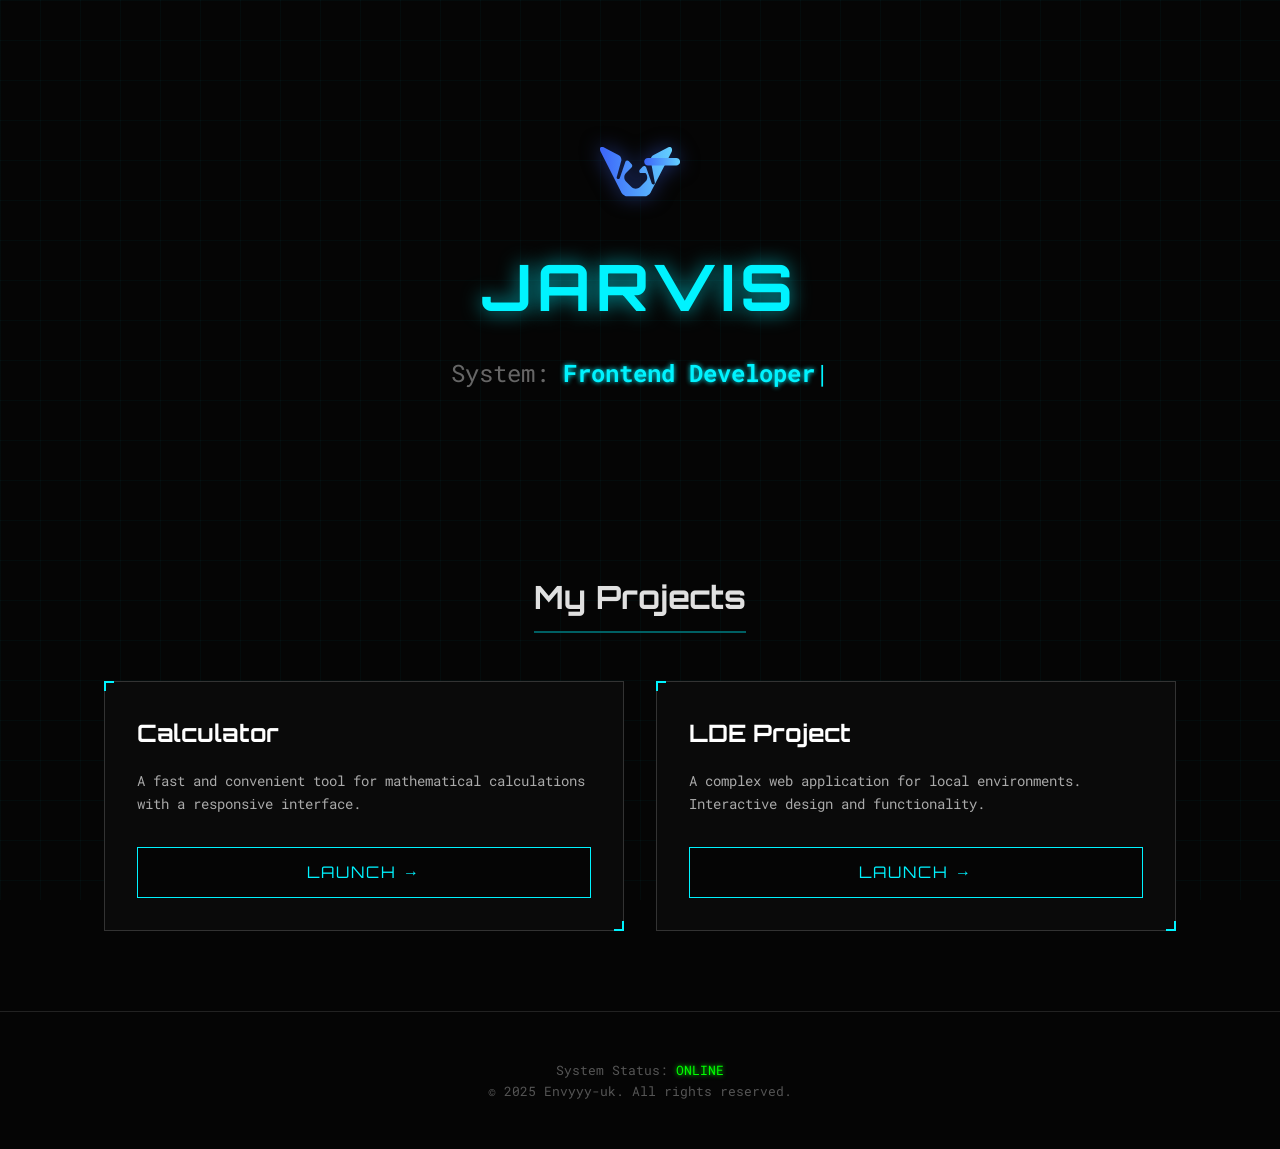
==== index.html @ fa2173ce "Add files via upload" ====
<!DOCTYPE html>
<html lang="en">
<head>
    <meta charset="UTF-8">
    <meta name="viewport" content="width=device-width, initial-scale=1.0">
    <title>Yaroslav Portfolio | Envyyy-uk</title>
    
    <!-- FAVICON ADDED HERE -->
    <link rel="icon" href="favicon.svg" type="image/svg+xml">

    <!-- Google Fonts for Sci-Fi look -->
    <link rel="preconnect" href="https://fonts.googleapis.com">
    <link rel="preconnect" href="https://fonts.gstatic.com" crossorigin>
    <link href="https://fonts.googleapis.com/css2?family=Orbitron:wght@400;700&family=Roboto+Mono:wght@300;400&display=swap" rel="stylesheet">
    <link rel="stylesheet" href="style.css">
</head>
<body>

    <!-- Background overlay for grid effect -->
    <div class="bg-grid"></div>

    <header class="hero-section">
        <!-- Logo container -->
        <div class="logo-container">
            <svg xmlns="http://www.w3.org/2000/svg" viewBox="0 0 80 50" width="80" height="50">
              <defs>
                <linearGradient id="logoGradientHeader" x1="0%" y1="0%" x2="100%" y2="0%">
                  <stop offset="0%" style="stop-color: #3c65f9; stop-opacity: 1" />
                  <stop offset="100%" style="stop-color: #63d0ff; stop-opacity: 1" />
                </linearGradient>
              </defs>
              
              <g fill="url(#logoGradientHeader)">
                <path d="M25.8,49.2c-2.4-0.9-4.3-2.8-5.2-5.2L0.3,3.9C-1,0.2,1.3-1.1,4.1,0.4L18.4,8l0,0C20.6,9,21.9,11.5,21.2,14l-4.5,16.2c-0.2,0.8,0.3,1.6,1.1,1.8c0.9,0.2,1.8-0.3,2-1.1L25.3,15c0.4-1.5,2.4-2,3.4-0.9l2.8,2.8c1,1,1,2.7,0,3.7L26,26.1c-2.3,2.3-2.3,6.1,0,8.5l5.5,5.5c2.3,2.3,6.1,2.3,8.5,0l5.5-5.5c2.3-2.3,2.3-6.1,0-8.5L40,26.1c-1-1-1-2.7,0-3.7l2.8-2.8c1-1,2.9-0.5,3.4,0.9l5.5,15.8c0.2,0.8,1.1,1.3,2,1.1c0.8-0.2,1.3-1,1.1-1.8L50.8,14c-0.7-2.5,0.6-5,2.8-6.1l14.3-7.5c2.8-1.5,5.1,0.7,3.8,4.3L51.4,44c-0.9,2.4-2.8,4.3-5.2,5.2H25.8z" />
                <path d="M48,18.5h28.3c2.1,0,3.8-1.7,3.8-3.8v0c0-2.1-1.7-3.8-3.8-3.8H48c-2.1,0-3.8,1.7-3.8,3.8v0C44.2,16.8,45.9,18.5,48,18.5z" />
              </g>
            </svg>
        </div>

        <div class="hero-content">
            <h1 class="glitch-text" data-text="JARVIS">JARVIS</h1>
            <div class="typing-container">
                <span class="static-text">System: </span>
                <span class="dynamic-text"></span><span class="cursor">|</span>
            </div>
        </div>
    </header>

    <main class="projects-section">
        <h2 class="section-title">My Projects</h2>
        
        <div class="projects-grid">
            
            <!-- Project 1: Calculator -->
            <div class="project-card">
                <div class="card-decoration top-left"></div>
                <div class="card-decoration bottom-right"></div>
                
                <div class="card-content">
                    <h3>Calculator</h3>
                    <p>A fast and convenient tool for mathematical calculations with a responsive interface.</p>
                    <a href="calculator/index.html" class="launch-btn">Launch <span class="arrow">→</span></a>
                </div>
            </div>

            <!-- Project 2: LDE Project -->
            <div class="project-card">
                <div class="card-decoration top-left"></div>
                <div class="card-decoration bottom-right"></div>
                
                <div class="card-content">
                    <h3>LDE Project</h3>
                    <p>A complex web application for local environments. Interactive design and functionality.</p>
                    <a href="lde-project/index.html" class="launch-btn">Launch <span class="arrow">→</span></a>
                </div>
            </div>

        </div>
    </main>

    <footer>
        <p>System Status: <span class="status-online">ONLINE</span></p>
        <p>&copy; 2025 Envyyy-uk. All rights reserved.</p>
    </footer>

    <script src="script.js"></script>
</body>
</html>
---- style.css ----
:root {
    --bg-color: #050505;
    --card-bg: #0a0a0a;
    --primary-color: #00f3ff; /* Neon Cyan */
    --secondary-color: #005f63;
    --text-color: #e0e0e0;
    --font-display: 'Orbitron', sans-serif;
    --font-body: 'Roboto Mono', monospace;
}

* {
    margin: 0;
    padding: 0;
    box-sizing: border-box;
}

body {
    background-color: var(--bg-color);
    color: var(--text-color);
    font-family: var(--font-body);
    line-height: 1.6;
    overflow-x: hidden;
    position: relative;
}

/* Background fixed to back */
.bg-grid {
    position: fixed;
    top: 0;
    left: 0;
    width: 100%;
    height: 100%;
    background-image: linear-gradient(rgba(0, 243, 255, 0.03) 1px, transparent 1px),
                      linear-gradient(90deg, rgba(0, 243, 255, 0.03) 1px, transparent 1px);
    background-size: 40px 40px;
    z-index: -1;
    pointer-events: none; /* Ensures clicks pass through background */
}

/* --- Hero Section --- */
.hero-section {
    height: 60vh;
    display: flex;
    justify-content: center;
    align-items: center;
    text-align: center;
    flex-direction: column;
    position: relative;
}

.logo-container {
    margin-bottom: 2rem;
    filter: drop-shadow(0 0 10px rgba(60, 101, 249, 0.5));
    animation: float 6s ease-in-out infinite;
}

@keyframes float {
    0% { transform: translateY(0px); }
    50% { transform: translateY(-10px); }
    100% { transform: translateY(0px); }
}

.hero-content h1 {
    font-family: var(--font-display);
    font-size: 4rem;
    color: var(--primary-color);
    text-shadow: 0 0 20px rgba(0, 243, 255, 0.7);
    margin-bottom: 1rem;
    letter-spacing: 5px;
}

.typing-container {
    font-size: 1.5rem;
    color: var(--text-color);
}

.static-text {
    color: #666;
}

.dynamic-text {
    color: var(--primary-color);
    font-weight: bold;
    text-shadow: 0 0 5px var(--primary-color);
}

.cursor {
    animation: blink 1s infinite;
    color: var(--primary-color);
}

@keyframes blink {
    0%, 100% { opacity: 1; }
    50% { opacity: 0; }
}

/* --- Projects Grid --- */
.projects-section {
    padding: 2rem 5%;
    max-width: 1200px;
    margin: 0 auto;
}

.section-title {
    font-family: var(--font-display);
    text-align: center;
    margin-bottom: 3rem;
    font-size: 2rem;
    border-bottom: 2px solid var(--secondary-color);
    display: inline-block;
    padding-bottom: 0.5rem;
    position: relative;
    left: 50%;
    transform: translateX(-50%);
}

.projects-grid {
    display: grid;
    grid-template-columns: repeat(auto-fit, minmax(300px, 1fr));
    gap: 2rem;
}

/* --- Project Card Design --- */
.project-card {
    background: var(--card-bg);
    border: 1px solid #333;
    padding: 2rem;
    position: relative;
    transition: all 0.3s ease;
    display: flex;
    flex-direction: column;
    min-height: 250px;
}

/* Ensuring content is above decorations */
.card-content {
    position: relative;
    z-index: 2; 
    display: flex;
    flex-direction: column;
    height: 100%;
    justify-content: space-between;
}

.project-card:hover {
    border-color: var(--primary-color);
    box-shadow: 0 0 15px rgba(0, 243, 255, 0.2);
    transform: translateY(-5px);
}

.project-card h3 {
    font-family: var(--font-display);
    font-size: 1.5rem;
    margin-bottom: 1rem;
    color: #fff;
}

.project-card p {
    color: #aaa;
    margin-bottom: 1.5rem;
    font-size: 0.9rem;
}

/* Decorative corners */
.card-decoration {
    position: absolute;
    width: 10px;
    height: 10px;
    border: 2px solid var(--primary-color);
    transition: all 0.3s ease;
    z-index: 1;
    pointer-events: none; /* Important: lets clicks pass through decoration */
}

.top-left {
    top: -1px;
    left: -1px;
    border-right: none;
    border-bottom: none;
}

.bottom-right {
    bottom: -1px;
    right: -1px;
    border-left: none;
    border-top: none;
}

.project-card:hover .card-decoration {
    width: 100%;
    height: 100%;
    opacity: 0.1;
}

/* --- Buttons --- */
.launch-btn {
    display: inline-block;
    text-decoration: none;
    color: var(--primary-color);
    border: 1px solid var(--primary-color);
    padding: 0.75rem 1.5rem;
    font-family: var(--font-display);
    text-transform: uppercase;
    letter-spacing: 2px;
    transition: all 0.3s ease;
    text-align: center;
    margin-top: auto;
    background: rgba(0,0,0,0.5); /* Slight background to ensure clickability area */
    position: relative;
    z-index: 10; /* Ensures button is on top */
    cursor: pointer;
}

.launch-btn:hover {
    background-color: var(--primary-color);
    color: #000;
    box-shadow: 0 0 20px var(--primary-color);
}

.arrow {
    display: inline-block;
    transition: transform 0.3s ease;
}

.launch-btn:hover .arrow {
    transform: translateX(5px);
}

/* --- Footer --- */
footer {
    text-align: center;
    padding: 3rem 0;
    margin-top: 3rem;
    color: #555;
    font-size: 0.8rem;
    border-top: 1px solid #222;
}

.status-online {
    color: #0f0;
    text-shadow: 0 0 5px #0f0;
}

/* --- Responsive --- */
@media (max-width: 768px) {
    .hero-content h1 {
        font-size: 2.5rem;
    }
    .typing-container {
        font-size: 1rem;
    }
    .projects-grid {
        grid-template-columns: 1fr;
    }
}
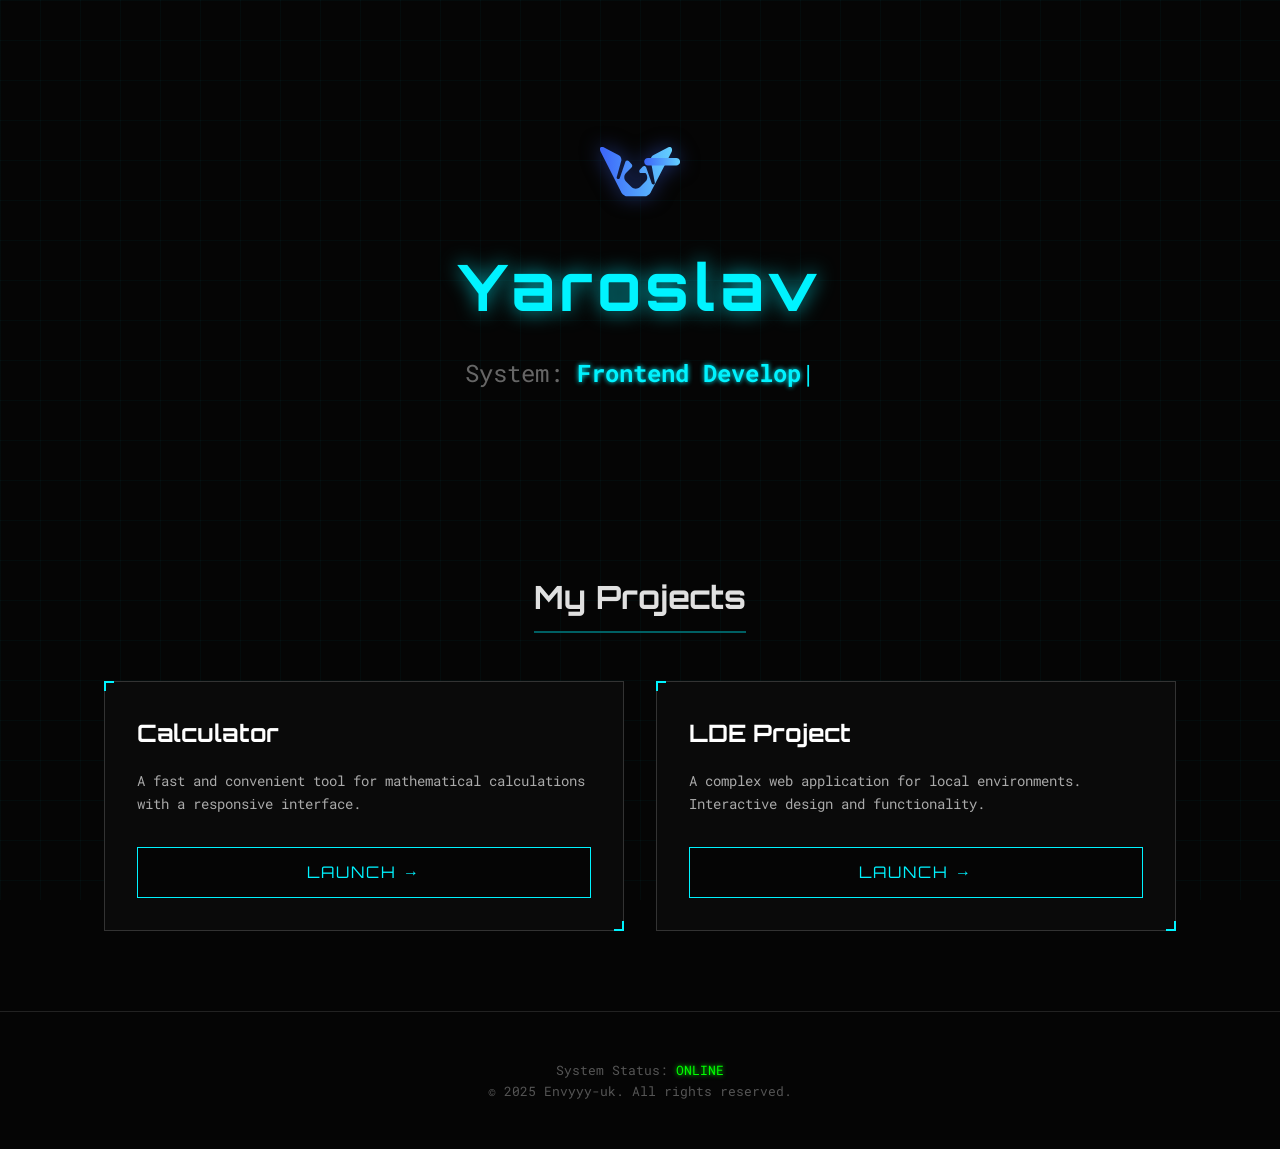
==== commit 1e3c2530: "Add files via upload" ====
--- a/index.html
+++ b/index.html
@@ -38,7 +38,7 @@
         </div>
 
         <div class="hero-content">
-            <h1 class="glitch-text" data-text="JARVIS">JARVIS</h1>
+            <h1 class="glitch-text" data-text="JARVIS">Yaroslav</h1>
             <div class="typing-container">
                 <span class="static-text">System: </span>
                 <span class="dynamic-text"></span><span class="cursor">|</span>
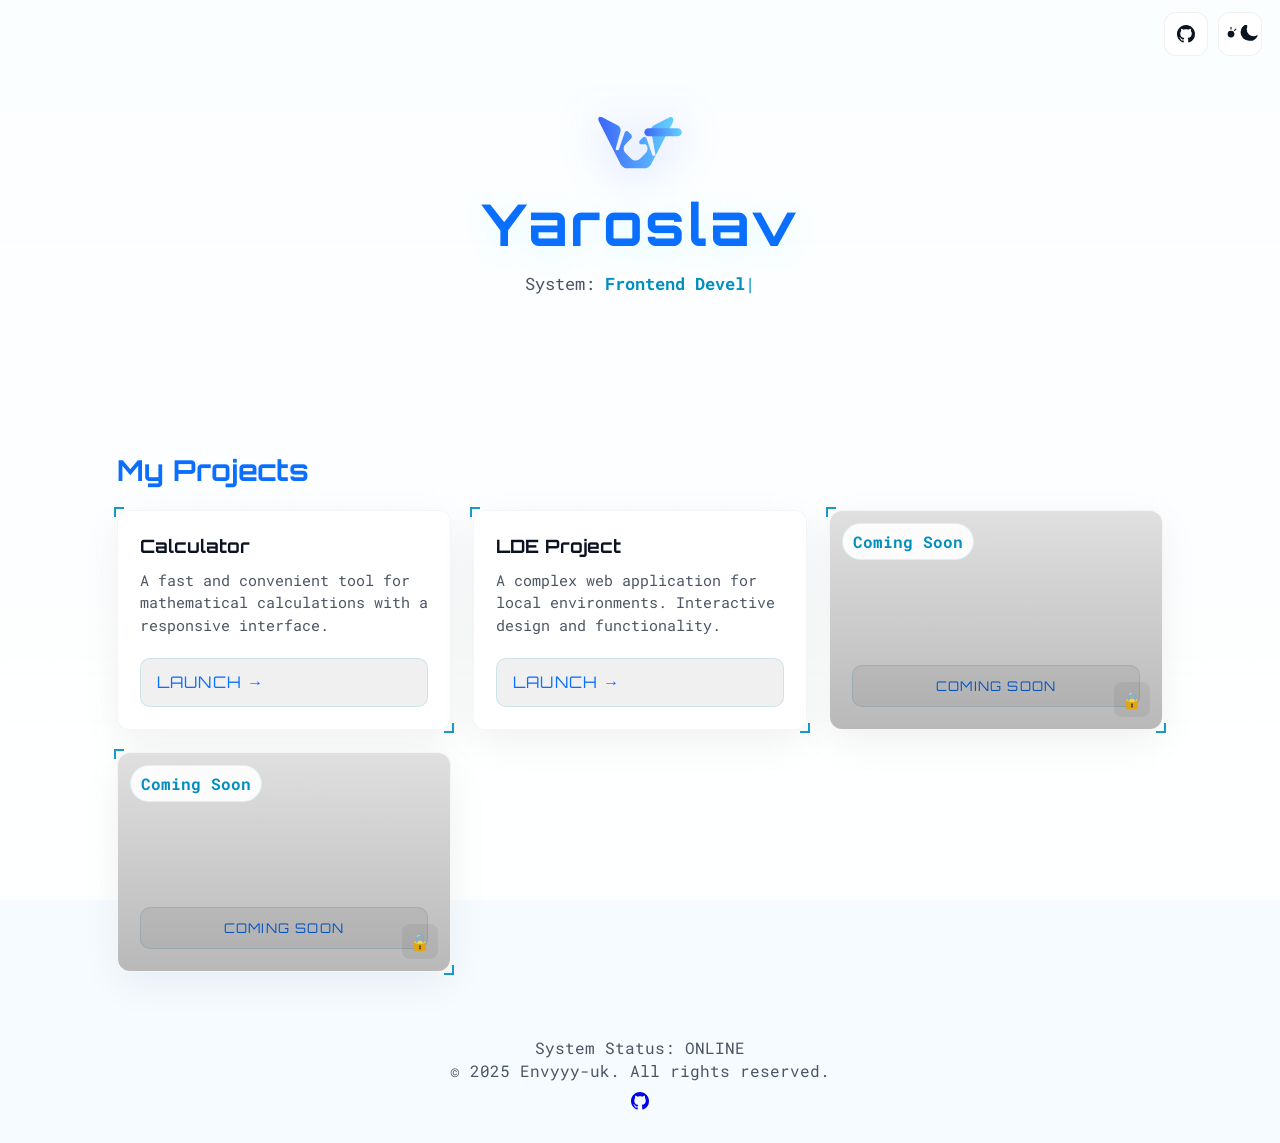
==== commit 39f9998b: "Add files via upload" ====
--- a/index.html
+++ b/index.html
@@ -1,88 +1,171 @@
 <!DOCTYPE html>
-<html lang="en">
-<head>
-    <meta charset="UTF-8">
-    <meta name="viewport" content="width=device-width, initial-scale=1.0">
+<html lang="uk">
+  <head>
+    <meta charset="utf-8" />
+    <meta name="viewport" content="width=device-width,initial-scale=1" />
     <title>Yaroslav Portfolio | Envyyy-uk</title>
-    
-    <!-- FAVICON ADDED HERE -->
-    <link rel="icon" href="favicon.svg" type="image/svg+xml">
 
-    <!-- Google Fonts for Sci-Fi look -->
-    <link rel="preconnect" href="https://fonts.googleapis.com">
-    <link rel="preconnect" href="https://fonts.gstatic.com" crossorigin>
-    <link href="https://fonts.googleapis.com/css2?family=Orbitron:wght@400;700&family=Roboto+Mono:wght@300;400&display=swap" rel="stylesheet">
-    <link rel="stylesheet" href="style.css">
-</head>
-<body>
+    <script>
+      ;(function () {
+        try {
+          var KEY = "jarvis_theme_v1"
+          var saved = localStorage.getItem(KEY)
+          if (saved === "light") document.documentElement.classList.add("light-theme")
+          else if (saved === "dark") document.documentElement.classList.remove("light-theme")
+          else if (window.matchMedia && window.matchMedia("(prefers-color-scheme: light)").matches)
+            document.documentElement.classList.add("light-theme")
+          else document.documentElement.classList.remove("light-theme")
+        } catch (e) {}
+      })()
+    </script>
 
-    <!-- Background overlay for grid effect -->
-    <div class="bg-grid"></div>
+    <link rel="icon" href="favicon.svg?v=2" type="image/svg+xml" />
 
-    <header class="hero-section">
-        <!-- Logo container -->
-        <div class="logo-container">
-            <svg xmlns="http://www.w3.org/2000/svg" viewBox="0 0 80 50" width="80" height="50">
-              <defs>
-                <linearGradient id="logoGradientHeader" x1="0%" y1="0%" x2="100%" y2="0%">
-                  <stop offset="0%" style="stop-color: #3c65f9; stop-opacity: 1" />
-                  <stop offset="100%" style="stop-color: #63d0ff; stop-opacity: 1" />
-                </linearGradient>
-              </defs>
-              
-              <g fill="url(#logoGradientHeader)">
-                <path d="M25.8,49.2c-2.4-0.9-4.3-2.8-5.2-5.2L0.3,3.9C-1,0.2,1.3-1.1,4.1,0.4L18.4,8l0,0C20.6,9,21.9,11.5,21.2,14l-4.5,16.2c-0.2,0.8,0.3,1.6,1.1,1.8c0.9,0.2,1.8-0.3,2-1.1L25.3,15c0.4-1.5,2.4-2,3.4-0.9l2.8,2.8c1,1,1,2.7,0,3.7L26,26.1c-2.3,2.3-2.3,6.1,0,8.5l5.5,5.5c2.3,2.3,6.1,2.3,8.5,0l5.5-5.5c2.3-2.3,2.3-6.1,0-8.5L40,26.1c-1-1-1-2.7,0-3.7l2.8-2.8c1-1,2.9-0.5,3.4,0.9l5.5,15.8c0.2,0.8,1.1,1.3,2,1.1c0.8-0.2,1.3-1,1.1-1.8L50.8,14c-0.7-2.5,0.6-5,2.8-6.1l14.3-7.5c2.8-1.5,5.1,0.7,3.8,4.3L51.4,44c-0.9,2.4-2.8,4.3-5.2,5.2H25.8z" />
-                <path d="M48,18.5h28.3c2.1,0,3.8-1.7,3.8-3.8v0c0-2.1-1.7-3.8-3.8-3.8H48c-2.1,0-3.8,1.7-3.8,3.8v0C44.2,16.8,45.9,18.5,48,18.5z" />
-              </g>
-            </svg>
+    <link rel="preconnect" href="https://fonts.googleapis.com" />
+    <link rel="preconnect" href="https://fonts.gstatic.com" crossorigin />
+    <link
+      href="https://fonts.googleapis.com/css2?family=Orbitron:wght@400;700&family=Roboto+Mono:wght@300;400&display=swap"
+      rel="stylesheet" />
+
+    <link rel="stylesheet" href="style.css" />
+  </head>
+  <body>
+    <video id="bg-video" autoplay muted loop playsinline poster="poster.jpg" aria-hidden="true">
+      <source src="background1.mp4" type="video/mp4" />
+    </video>
+    <div id="bg-overlay" aria-hidden="true"></div>
+    <div class="bg-grid" aria-hidden="true"></div>
+
+    <header class="hero-section" role="banner">
+      <div class="logo-container" aria-hidden="true">
+        <svg
+          xmlns="http://www.w3.org/2000/svg"
+          viewBox="0 0 80 50"
+          width="84"
+          height="52"
+          class="hero-logo"
+          aria-hidden="true">
+          <defs>
+            <linearGradient id="logoGradientHeader" x1="0%" y1="0%" x2="100%" y2="0%">
+              <stop offset="0%" style="stop-color: #3c65f9; stop-opacity: 1" />
+              <stop offset="100%" style="stop-color: #63d0ff; stop-opacity: 1" />
+            </linearGradient>
+          </defs>
+          <g fill="url(#logoGradientHeader)">
+            <path
+              d="M25.8,49.2c-2.4-0.9-4.3-2.8-5.2-5.2L0.3,3.9C-1,0.2,1.3-1.1,4.1,0.4L18.4,8l0,0C20.6,9,21.9,11.5,21.2,14l-4.5,16.2c-0.2,0.8,0.3,1.6,1.1,1.8c0.9,0.2,1.8-0.3,2-1.1L25.3,15c0.4-1.5,2.4-2,3.4-0.9l2.8,2.8c1,1,1,2.7,0,3.7L26,26.1c-2.3,2.3-2.3,6.1,0,8.5l5.5,5.5c2.3,2.3,6.1,2.3,8.5,0l5.5-5.5c2.3-2.3,2.3-6.1,0-8.5L40,26.1c-1-1-1-2.7,0-3.7l2.8-2.8c1-1,2.9-0.5,3.4,0.9l5.5,15.8c0.2,0.8,1.1,1.3,2,1.1c0.8-0.2,1.3-1,1.1-1.8L50.8,14c-0.7-2.5,0.6-5,2.8-6.1l14.3-7.5c2.8-1.5,5.1,0.7,3.8,4.3L51.4,44c-0.9,2.4-2.8,4.3-5.2,5.2H25.8z" />
+            <path
+              d="M48,18.5h28.3c2.1,0,3.8-1.7,3.8-3.8v0c0-2.1-1.7-3.8-3.8-3.8H48c-2.1,0-3.8,1.7-3.8,3.8v0C44.2,16.8,45.9,18.5,48,18.5z" />
+          </g>
+        </svg>
+      </div>
+
+      <div class="hero-content">
+        <h1 class="glitch-text" data-text="JARVIS">Yaroslav</h1>
+        <div class="typing-container" aria-live="polite">
+          <span class="static-text">System: </span>
+          <span class="dynamic-text"></span><span class="cursor">|</span>
+        </div>
+      </div>
+
+      <div class="header-controls-absolute" role="group" aria-label="Header controls">
+        <a href="../index.html" class="back-nav-btn" id="back-btn" aria-label="Back to portfolio"
+          >← Back to Portfolio</a
+        >
+
+        <a
+          class="github-link"
+          href="https://github.com/Envyyy-uk"
+          target="_blank"
+          rel="noopener noreferrer"
+          aria-label="GitHub — Envyyy-uk">
+          <svg viewBox="0 0 16 16" width="18" height="18" fill="currentColor" aria-hidden="true">
+            <path
+              d="M8 0C3.58 0 0 3.58 0 8c0 3.54 2.29 6.53 5.47 7.59.4.07.55-.17.55-.38 0-.19-.01-.82-.01-1.49-2.01.37-2.53-.49-2.69-.94-.09-.23-.48-.94-.82-1.13-.28-.15-.68-.52-.01-.53.63-.01 1.08.58 1.23.82.72 1.21 1.87.87 2.33.66.07-.52.28-.87.51-1.07-1.78-.2-3.64-.89-3.64-3.95 0-.87.31-1.59.82-2.15-.08-.2-.36-1.02.08-2.12 0 0 .67-.21 2.2.82.64-.18 1.32-.27 2-.27.68 0 1.36.09 2 .27 1.53-1.04 2.2-.82 2.2-.82.44 1.1.16 1.92.08 2.12.51.56.82 1.27.82 2.15 0 3.07-1.87 3.75-3.65 3.95.29.25.54.73.54 1.48 0 1.07-.01 1.93-.01 2.2 0 .21.15.46.55.38A8.013 8.013 0 0 0 16 8c0-4.42-3.58-8-8-8z" />
+          </svg>
+        </a>
+
+        <button id="theme-toggle" title="Toggle theme" aria-pressed="false" aria-label="Toggle theme">
+          <svg class="theme-sun" viewBox="0 0 24 24" width="18" height="18" fill="currentColor" aria-hidden="true">
+            <path
+              d="M12 2.25a.75.75 0 01.75.75v2.25a.75.75 0 01-1.5 0V3a.75.75 0 01.75-.75zM7.5 12a4.5 4.5 0 119 0 4.5 4.5 0 01-9 0zM18.894 6.106a.75.75 0 00-1.06-1.06l-1.591 1.59a.75.75 0 101.06 1.061l1.591-1.59z" />
+          </svg>
+          <svg class="theme-moon" viewBox="0 0 24 24" width="18" height="18" fill="currentColor" aria-hidden="true">
+            <path
+              d="M9.528 1.718a.75.75 0 01.162.819A8.97 8.97 0 009 6a9 9 0 009 9 8.97 8.97 0 004.459-1.348.75.75 0 01.82.161q.094.095.162.203a.75.75 0 01-.162.819A11.25 11.25 0 0112 21a11.25 11.25 0 01-11.25-11.25 11.25 11.25 0 018.78-11.033z" />
+          </svg>
+        </button>
+      </div>
+    </header>
+
+    <main class="projects-section" id="main">
+      <h2 class="section-title">My Projects</h2>
+
+      <div class="projects-grid" role="list">
+        <div class="project-card" role="listitem">
+          <div class="card-decoration top-left"></div>
+          <div class="card-decoration bottom-right"></div>
+          <div class="card-content">
+            <h3>Calculator</h3>
+            <p>A fast and convenient tool for mathematical calculations with a responsive interface.</p>
+            <a href="calculator/index.html" class="launch-btn">Launch <span class="arrow">→</span></a>
+          </div>
         </div>
 
-        <div class="hero-content">
-            <h1 class="glitch-text" data-text="JARVIS">Yaroslav</h1>
-            <div class="typing-container">
-                <span class="static-text">System: </span>
-                <span class="dynamic-text"></span><span class="cursor">|</span>
-            </div>
+        <div class="project-card" role="listitem">
+          <div class="card-decoration top-left"></div>
+          <div class="card-decoration bottom-right"></div>
+          <div class="card-content">
+            <h3>LDE Project</h3>
+            <p>A complex web application for local environments. Interactive design and functionality.</p>
+            <a href="lde-project/index.html" class="launch-btn">Launch <span class="arrow">→</span></a>
+          </div>
         </div>
-    </header>
 
-    <main class="projects-section">
-        <h2 class="section-title">My Projects</h2>
-        
-        <div class="projects-grid">
-            
-            <!-- Project 1: Calculator -->
-            <div class="project-card">
-                <div class="card-decoration top-left"></div>
-                <div class="card-decoration bottom-right"></div>
-                
-                <div class="card-content">
-                    <h3>Calculator</h3>
-                    <p>A fast and convenient tool for mathematical calculations with a responsive interface.</p>
-                    <a href="calculator/index.html" class="launch-btn">Launch <span class="arrow">→</span></a>
-                </div>
-            </div>
+        <div class="project-card disabled" aria-disabled="true" role="listitem">
+          <div class="card-decoration top-left"></div>
+          <div class="card-decoration bottom-right"></div>
+          <div class="card-content">
+            <h3>Mini Apps Pack</h3>
+            <p>A small collection of handy utilities (timer, converter). UI & features coming soon.</p>
+            <button class="launch-btn disabled" disabled>Coming Soon</button>
+          </div>
+          <div class="card-badge">Coming Soon</div>
+          <div class="card-lock" aria-hidden="true">🔒</div>
+        </div>
 
-            <!-- Project 2: LDE Project -->
-            <div class="project-card">
-                <div class="card-decoration top-left"></div>
-                <div class="card-decoration bottom-right"></div>
-                
-                <div class="card-content">
-                    <h3>LDE Project</h3>
-                    <p>A complex web application for local environments. Interactive design and functionality.</p>
-                    <a href="lde-project/index.html" class="launch-btn">Launch <span class="arrow">→</span></a>
-                </div>
-            </div>
-
+        <div class="project-card disabled" aria-disabled="true" role="listitem">
+          <div class="card-decoration top-left"></div>
+          <div class="card-decoration bottom-right"></div>
+          <div class="card-content">
+            <h3>Calculator Pro (Preview)</h3>
+            <p>Advanced calculation features (history, expressions) — in development.</p>
+            <button class="launch-btn disabled" disabled>Coming Soon</button>
+          </div>
+          <div class="card-badge">Coming Soon</div>
+          <div class="card-lock" aria-hidden="true">🔒</div>
         </div>
+      </div>
     </main>
 
     <footer>
-        <p>System Status: <span class="status-online">ONLINE</span></p>
-        <p>&copy; 2025 Envyyy-uk. All rights reserved.</p>
+      <p>System Status: <span class="status-online">ONLINE</span></p>
+      <p>&copy; 2025 Envyyy-uk. All rights reserved.</p>
+
+      <div class="footer-github">
+        <a
+          href="https://github.com/Envyyy-uk"
+          target="_blank"
+          rel="noopener noreferrer"
+          aria-label="GitHub — Envyyy-uk">
+          <svg viewBox="0 0 16 16" width="18" height="18" fill="currentColor" aria-hidden="true">
+            <path
+              d="M8 0C3.58 0 0 3.58 0 8c0 3.54 2.29 6.53 5.47 7.59.4.07.55-.17.55-.38 0-.19-.01-.82-.01-1.49-2.01.37-2.53-.49-2.69-.94-.09-.23-.48-.94-.82-1.13-.28-.15-.68-.52-.01-.53.63-.01 1.08.58 1.23.82.72 1.21 1.87.87 2.33.66.07-.52.28-.87.51-1.07-1.78-.2-3.64-.89-3.64-3.95 0-.87.31-1.59.82-2.15-.08-.2-.36-1.02.08-2.12 0 0 .67-.21 2.2.82.64-.18 1.32-.27 2-.27.68 0 1.36.09 2 .27 1.53-1.04 2.2-.82 2.2-.82.44 1.1.16 1.92.08 2.12.51.56.82 1.27.82 2.15 0 3.07-1.87 3.75-3.65 3.95.29.25.54.73.54 1.48 0 1.07-.01 1.93-.01 2.2 0 .21.15.46.55.38A8.013 8.013 0 0 0 16 8c0-4.42-3.58-8-8-8z" />
+          </svg>
+        </a>
+      </div>
     </footer>
 
     <script src="script.js"></script>
-</body>
+  </body>
 </html>
--- a/style.css
+++ b/style.css
@@ -1,255 +1,406 @@
 :root {
-    --bg-color: #050505;
-    --card-bg: #0a0a0a;
-    --primary-color: #00f3ff; /* Neon Cyan */
-    --secondary-color: #005f63;
-    --text-color: #e0e0e0;
-    --font-display: 'Orbitron', sans-serif;
-    --font-body: 'Roboto Mono', monospace;
-}
-
+  --bg-color: #050505;
+  --card-bg: rgba(10, 10, 10, 0.7);
+  --primary-color: #00f3ff;
+  --accent-color: #63d0ff;
+  --text-color: #e6f9ff;
+  --muted: #9aa3a8;
+  --card-radius: 12px;
+  --shadow-strong: 0 12px 40px rgba(0, 0, 0, 0.6);
+  --font-display: "Orbitron", sans-serif;
+  --font-body: "Roboto Mono", monospace;
+  --fast-transition: 0.36s ease;
+}
+
+/* Light theme */
+body.light-theme,
+html.light-theme {
+  --bg-color: #f5fbff;
+  --card-bg: rgba(255, 255, 255, 0.98);
+  --primary-color: #0a6eff;
+  --accent-color: #008fbf;
+  --text-color: #0b1220;
+  --muted: #4b5563;
+  --shadow-strong: 0 12px 40px rgba(12, 20, 30, 0.06);
+}
+
+/* Smooth transitions */
+html,
+body,
+.project-card,
+.launch-btn,
+.back-nav-btn,
+#bg-overlay,
+.bg-grid {
+  transition: background-color var(--fast-transition), color var(--fast-transition), border-color var(--fast-transition),
+    box-shadow var(--fast-transition);
+}
+
+/* Reset */
 * {
-    margin: 0;
-    padding: 0;
-    box-sizing: border-box;
-}
-
+  box-sizing: border-box;
+  margin: 0;
+  padding: 0;
+}
+html,
 body {
-    background-color: var(--bg-color);
-    color: var(--text-color);
-    font-family: var(--font-body);
-    line-height: 1.6;
-    overflow-x: hidden;
-    position: relative;
-}
-
-/* Background fixed to back */
+  height: 100%;
+}
+body {
+  font-family: var(--font-body);
+  background: var(--bg-color);
+  color: var(--text-color);
+  -webkit-font-smoothing: antialiased;
+  -moz-osx-font-smoothing: grayscale;
+  overflow-y: auto;
+  line-height: 1.45;
+}
+
+/* Top fixed small logo */
+.top-logo {
+  position: fixed;
+  top: 8px;
+  left: 50%;
+  transform: translateX(-50%);
+  z-index: 60;
+  pointer-events: none; /* decorative only */
+  opacity: 0.95;
+}
+
+/* Background video & overlays */
+#bg-video {
+  position: fixed;
+  inset: 0;
+  width: 100%;
+  height: 100%;
+  object-fit: cover;
+  z-index: -3;
+  filter: brightness(0.45) contrast(1.05) saturate(1.05);
+  transform: scale(1.02);
+}
+#bg-overlay {
+  position: fixed;
+  inset: 0;
+  background: linear-gradient(180deg, rgba(2, 6, 12, 0.45), rgba(2, 6, 12, 0.55));
+  z-index: -2;
+  pointer-events: none;
+}
+body.light-theme #bg-overlay {
+  background: linear-gradient(180deg, rgba(255, 255, 255, 0.6), rgba(255, 255, 255, 0.9));
+}
 .bg-grid {
-    position: fixed;
-    top: 0;
-    left: 0;
-    width: 100%;
-    height: 100%;
-    background-image: linear-gradient(rgba(0, 243, 255, 0.03) 1px, transparent 1px),
-                      linear-gradient(90deg, rgba(0, 243, 255, 0.03) 1px, transparent 1px);
-    background-size: 40px 40px;
-    z-index: -1;
-    pointer-events: none; /* Ensures clicks pass through background */
-}
-
-/* --- Hero Section --- */
+  position: fixed;
+  inset: 0;
+  z-index: -1;
+  background-image: linear-gradient(rgba(255, 255, 255, 0.02) 1px, transparent 1px),
+    linear-gradient(90deg, rgba(255, 255, 255, 0.02) 1px, transparent 1px);
+  background-size: 48px 48px;
+  mix-blend-mode: overlay;
+  pointer-events: none;
+}
+body.light-theme .bg-grid {
+  background-image: linear-gradient(rgba(0, 0, 0, 0.02) 1px, transparent 1px),
+    linear-gradient(90deg, rgba(0, 0, 0, 0.02) 1px, transparent 1px);
+}
+
+/* Hero */
 .hero-section {
-    height: 60vh;
-    display: flex;
-    justify-content: center;
-    align-items: center;
-    text-align: center;
-    flex-direction: column;
-    position: relative;
-}
-
-.logo-container {
-    margin-bottom: 2rem;
-    filter: drop-shadow(0 0 10px rgba(60, 101, 249, 0.5));
-    animation: float 6s ease-in-out infinite;
-}
-
-@keyframes float {
-    0% { transform: translateY(0px); }
-    50% { transform: translateY(-10px); }
-    100% { transform: translateY(0px); }
-}
-
+  min-height: 46vh;
+  display: flex;
+  align-items: center;
+  justify-content: center;
+  flex-direction: column;
+  gap: 8px;
+  padding: 36px 20px;
+  position: relative;
+  text-align: center;
+}
+.hero-logo {
+  filter: drop-shadow(0 6px 22px rgba(60, 101, 249, 0.28));
+}
 .hero-content h1 {
-    font-family: var(--font-display);
-    font-size: 4rem;
-    color: var(--primary-color);
-    text-shadow: 0 0 20px rgba(0, 243, 255, 0.7);
-    margin-bottom: 1rem;
-    letter-spacing: 5px;
-}
-
+  font-family: var(--font-display);
+  font-size: 3.6rem;
+  color: var(--primary-color);
+  margin-bottom: 6px;
+  letter-spacing: 3px;
+  text-shadow: 0 6px 30px rgba(0, 243, 255, 0.12);
+}
 .typing-container {
-    font-size: 1.5rem;
-    color: var(--text-color);
-}
-
-.static-text {
-    color: #666;
-}
-
-.dynamic-text {
-    color: var(--primary-color);
-    font-weight: bold;
-    text-shadow: 0 0 5px var(--primary-color);
-}
-
+  font-size: 1.05rem;
+  color: var(--muted);
+}
+.typing-container .dynamic-text {
+  color: var(--accent-color);
+  font-weight: 700;
+}
 .cursor {
-    animation: blink 1s infinite;
-    color: var(--primary-color);
-}
-
-@keyframes blink {
-    0%, 100% { opacity: 1; }
-    50% { opacity: 0; }
-}
-
-/* --- Projects Grid --- */
+  color: var(--accent-color);
+}
+
+/* Header controls (top-right) */
+.header-controls-absolute {
+  position: fixed;
+  top: 12px;
+  right: 18px;
+  display: flex;
+  gap: 10px;
+  align-items: center;
+  z-index: 70;
+}
+.back-nav-btn {
+  display: inline-block;
+  background: rgba(0, 0, 0, 0.35);
+  color: var(--primary-color);
+  padding: 8px 12px;
+  border-radius: 10px;
+  border: 1px solid rgba(0, 243, 255, 0.08);
+  text-decoration: none;
+  font-weight: 700;
+}
+body.light-theme .back-nav-btn {
+  background: rgba(255, 255, 255, 0.92);
+  color: var(--primary-color);
+  border-color: rgba(0, 143, 191, 0.12);
+}
+.github-link,
+#theme-toggle {
+  display: inline-flex;
+  width: 44px;
+  height: 44px;
+  border-radius: 12px;
+  align-items: center;
+  justify-content: center;
+  background: rgba(0, 0, 0, 0.28);
+  border: 1px solid rgba(255, 255, 255, 0.03);
+  color: var(--text-color);
+  cursor: pointer;
+}
+body.light-theme .github-link,
+body.light-theme #theme-toggle {
+  background: rgba(255, 255, 255, 0.92);
+  border-color: rgba(0, 0, 0, 0.06);
+  color: var(--text-color);
+}
+
+/* Remove bright focus ring only for small icon controls (github & theme) */
+.github-link:focus,
+#theme-toggle:focus {
+  outline: none;
+  box-shadow: none;
+}
+#theme-toggle::-moz-focus-inner {
+  border: 0;
+  padding: 0;
+}
+
+/* Projects */
 .projects-section {
-    padding: 2rem 5%;
-    max-width: 1200px;
-    margin: 0 auto;
-}
-
+  padding: 36px 6%;
+  max-width: 1200px;
+  margin: 0 auto;
+}
 .section-title {
-    font-family: var(--font-display);
-    text-align: center;
-    margin-bottom: 3rem;
-    font-size: 2rem;
-    border-bottom: 2px solid var(--secondary-color);
-    display: inline-block;
-    padding-bottom: 0.5rem;
-    position: relative;
-    left: 50%;
-    transform: translateX(-50%);
-}
-
+  font-family: var(--font-display);
+  font-size: 1.8rem;
+  color: var(--primary-color);
+  margin-bottom: 18px;
+  text-align: left;
+}
 .projects-grid {
-    display: grid;
-    grid-template-columns: repeat(auto-fit, minmax(300px, 1fr));
-    gap: 2rem;
-}
-
-/* --- Project Card Design --- */
+  display: grid;
+  grid-template-columns: repeat(auto-fit, minmax(280px, 1fr));
+  gap: 22px;
+  align-items: start;
+}
+
+/* Cards */
 .project-card {
-    background: var(--card-bg);
-    border: 1px solid #333;
-    padding: 2rem;
-    position: relative;
-    transition: all 0.3s ease;
-    display: flex;
-    flex-direction: column;
-    min-height: 250px;
-}
-
-/* Ensuring content is above decorations */
+  background: var(--card-bg);
+  border-radius: var(--card-radius);
+  border: 1px solid rgba(255, 255, 255, 0.04);
+  padding: 22px;
+  position: relative;
+  display: flex;
+  flex-direction: column;
+  min-height: 220px;
+  box-shadow: var(--shadow-strong);
+  transition: transform 0.18s ease, box-shadow 0.18s ease;
+  backdrop-filter: blur(6px);
+}
+body.light-theme .project-card {
+  border-color: rgba(2, 6, 23, 0.04);
+  background: var(--card-bg);
+}
+.project-card:hover {
+  transform: translateY(-6px);
+  box-shadow: 0 18px 44px rgba(0, 0, 0, 0.45);
+}
 .card-content {
-    position: relative;
-    z-index: 2; 
-    display: flex;
-    flex-direction: column;
-    height: 100%;
-    justify-content: space-between;
-}
-
-.project-card:hover {
-    border-color: var(--primary-color);
-    box-shadow: 0 0 15px rgba(0, 243, 255, 0.2);
-    transform: translateY(-5px);
-}
-
+  z-index: 2;
+  display: flex;
+  flex-direction: column;
+  flex: 1;
+}
 .project-card h3 {
-    font-family: var(--font-display);
-    font-size: 1.5rem;
-    margin-bottom: 1rem;
-    color: #fff;
-}
-
+  font-family: var(--font-display);
+  font-size: 1.15rem;
+  margin-bottom: 10px;
+  color: var(--text-color);
+}
 .project-card p {
-    color: #aaa;
-    margin-bottom: 1.5rem;
-    font-size: 0.9rem;
-}
-
-/* Decorative corners */
+  color: var(--muted);
+  margin-bottom: 16px;
+  font-size: 0.95rem;
+  line-height: 1.45;
+}
+
+/* Decorations */
 .card-decoration {
-    position: absolute;
-    width: 10px;
-    height: 10px;
-    border: 2px solid var(--primary-color);
-    transition: all 0.3s ease;
-    z-index: 1;
-    pointer-events: none; /* Important: lets clicks pass through decoration */
-}
-
+  position: absolute;
+  width: 10px;
+  height: 10px;
+  border: 2px solid var(--accent-color);
+  pointer-events: none;
+  z-index: 1;
+}
 .top-left {
-    top: -1px;
-    left: -1px;
-    border-right: none;
-    border-bottom: none;
-}
-
+  top: -4px;
+  left: -4px;
+  border-right: none;
+  border-bottom: none;
+  border-color: var(--accent-color);
+  opacity: 0.9;
+}
 .bottom-right {
-    bottom: -1px;
-    right: -1px;
-    border-left: none;
-    border-top: none;
-}
-
+  bottom: -4px;
+  right: -4px;
+  border-left: none;
+  border-top: none;
+  border-color: var(--accent-color);
+  opacity: 0.9;
+}
 .project-card:hover .card-decoration {
-    width: 100%;
-    height: 100%;
-    opacity: 0.1;
-}
-
-/* --- Buttons --- */
+  width: 100%;
+  height: 100%;
+  opacity: 0.06;
+}
+
+/* Buttons */
 .launch-btn {
-    display: inline-block;
-    text-decoration: none;
-    color: var(--primary-color);
-    border: 1px solid var(--primary-color);
-    padding: 0.75rem 1.5rem;
-    font-family: var(--font-display);
-    text-transform: uppercase;
-    letter-spacing: 2px;
-    transition: all 0.3s ease;
-    text-align: center;
-    margin-top: auto;
-    background: rgba(0,0,0,0.5); /* Slight background to ensure clickability area */
-    position: relative;
-    z-index: 10; /* Ensures button is on top */
-    cursor: pointer;
-}
-
+  display: inline-block;
+  margin-top: auto;
+  padding: 12px 16px;
+  border-radius: 10px;
+  border: 1px solid rgba(0, 243, 255, 0.18);
+  color: var(--primary-color);
+  text-decoration: none;
+  font-family: var(--font-display);
+  text-transform: uppercase;
+  letter-spacing: 1.2px;
+  background: rgba(0, 0, 0, 0.18);
+}
+body.light-theme .launch-btn {
+  background: rgba(0, 0, 0, 0.06);
+  border-color: rgba(0, 143, 191, 0.14);
+  color: var(--primary-color);
+}
 .launch-btn:hover {
-    background-color: var(--primary-color);
-    color: #000;
-    box-shadow: 0 0 20px var(--primary-color);
-}
-
-.arrow {
-    display: inline-block;
-    transition: transform 0.3s ease;
-}
-
-.launch-btn:hover .arrow {
-    transform: translateX(5px);
-}
-
-/* --- Footer --- */
+  background: var(--primary-color);
+  color: #001;
+}
+
+/* Disabled */
+.project-card.disabled {
+  cursor: default;
+}
+.project-card.disabled .card-content h3,
+.project-card.disabled .card-content p {
+  color: rgba(255, 255, 255, 0.72);
+}
+.project-card.disabled::after {
+  content: "";
+  position: absolute;
+  inset: 0;
+  border-radius: var(--card-radius);
+  background: linear-gradient(180deg, rgba(0, 0, 0, 0.12), rgba(0, 0, 0, 0.28));
+  pointer-events: none;
+  z-index: 3;
+}
+.card-badge {
+  position: absolute;
+  top: 12px;
+  left: 12px;
+  background: rgba(0, 0, 0, 0.45);
+  color: var(--accent-color);
+  padding: 6px 10px;
+  border-radius: 999px;
+  font-weight: 700;
+  border: 1px solid rgba(99, 208, 255, 0.08);
+  z-index: 4;
+}
+body.light-theme .card-badge {
+  background: rgba(255, 255, 255, 0.92);
+  color: var(--accent-color);
+  border-color: rgba(0, 143, 191, 0.12);
+}
+.card-lock {
+  position: absolute;
+  bottom: 12px;
+  right: 12px;
+  background: rgba(0, 0, 0, 0.32);
+  padding: 6px 8px;
+  border-radius: 8px;
+  color: rgba(255, 255, 255, 0.9);
+  z-index: 4;
+}
+body.light-theme .card-lock {
+  background: rgba(0, 0, 0, 0.06);
+  color: var(--accent-color);
+}
+
+/* Footer */
 footer {
-    text-align: center;
-    padding: 3rem 0;
-    margin-top: 3rem;
-    color: #555;
-    font-size: 0.8rem;
-    border-top: 1px solid #222;
-}
-
-.status-online {
-    color: #0f0;
-    text-shadow: 0 0 5px #0f0;
-}
-
-/* --- Responsive --- */
-@media (max-width: 768px) {
-    .hero-content h1 {
-        font-size: 2.5rem;
-    }
-    .typing-container {
-        font-size: 1rem;
-    }
-    .projects-grid {
-        grid-template-columns: 1fr;
-    }
+  padding: 28px 20px;
+  text-align: center;
+  color: var(--muted);
+}
+.footer-github {
+  margin-top: 10px;
+}
+.footer-github a:hover svg {
+  color: var(--primary-color);
+}
+
+/* Keep focus visible for important controls (excluding small icons) */
+a:focus:not(.github-link):not(#theme-toggle),
+button:focus:not(#theme-toggle) {
+  box-shadow: 0 0 0 6px rgba(0, 143, 191, 0.08);
+  outline: none;
+}
+
+/* Responsive */
+@media (max-width: 900px) {
+  .hero-content h1 {
+    font-size: 2.6rem;
+  }
+  .projects-grid {
+    grid-template-columns: 1fr;
+  }
+  .header-controls-absolute {
+    top: 10px;
+    right: 10px;
+    gap: 8px;
+  }
+  .top-logo {
+    display: none;
+  }
+}
+@media (max-width: 600px) {
+  #bg-video {
+    display: none;
+  }
+  #bg-overlay {
+    opacity: 0.95;
+  }
 }
